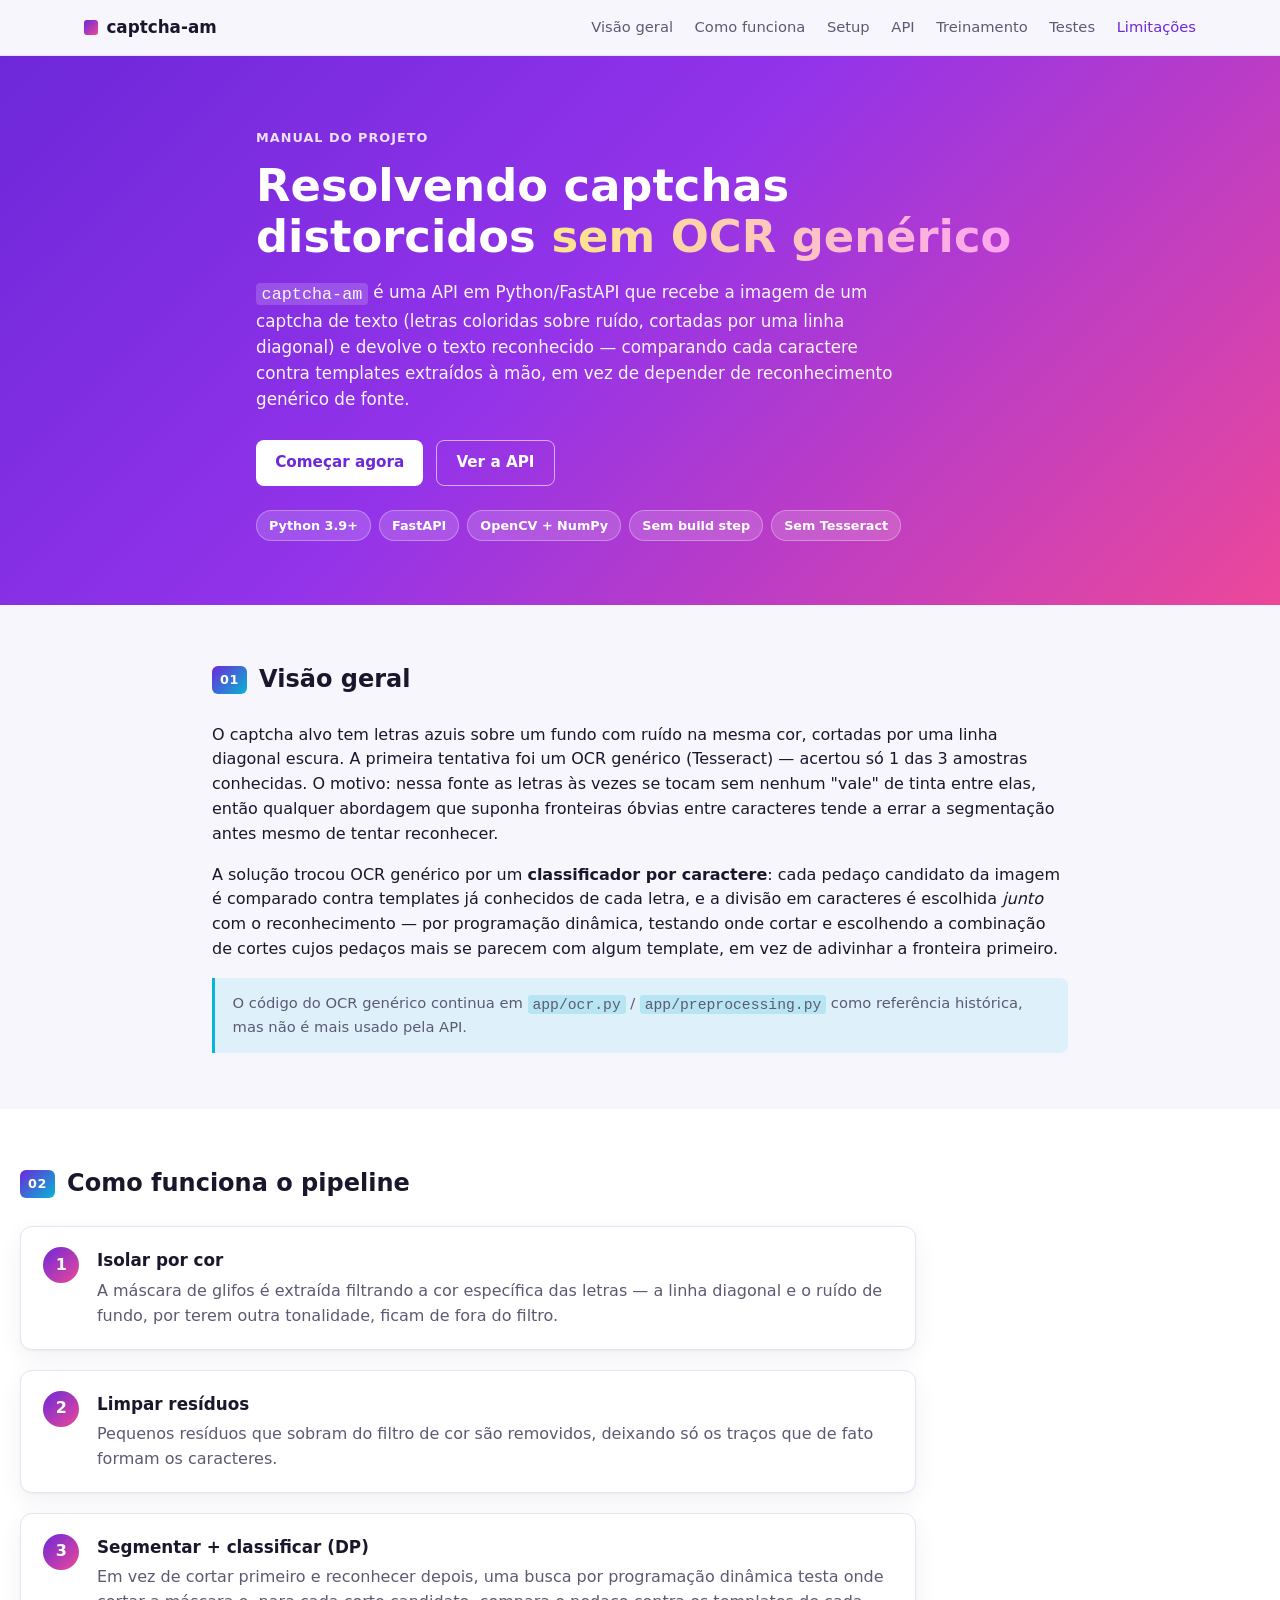
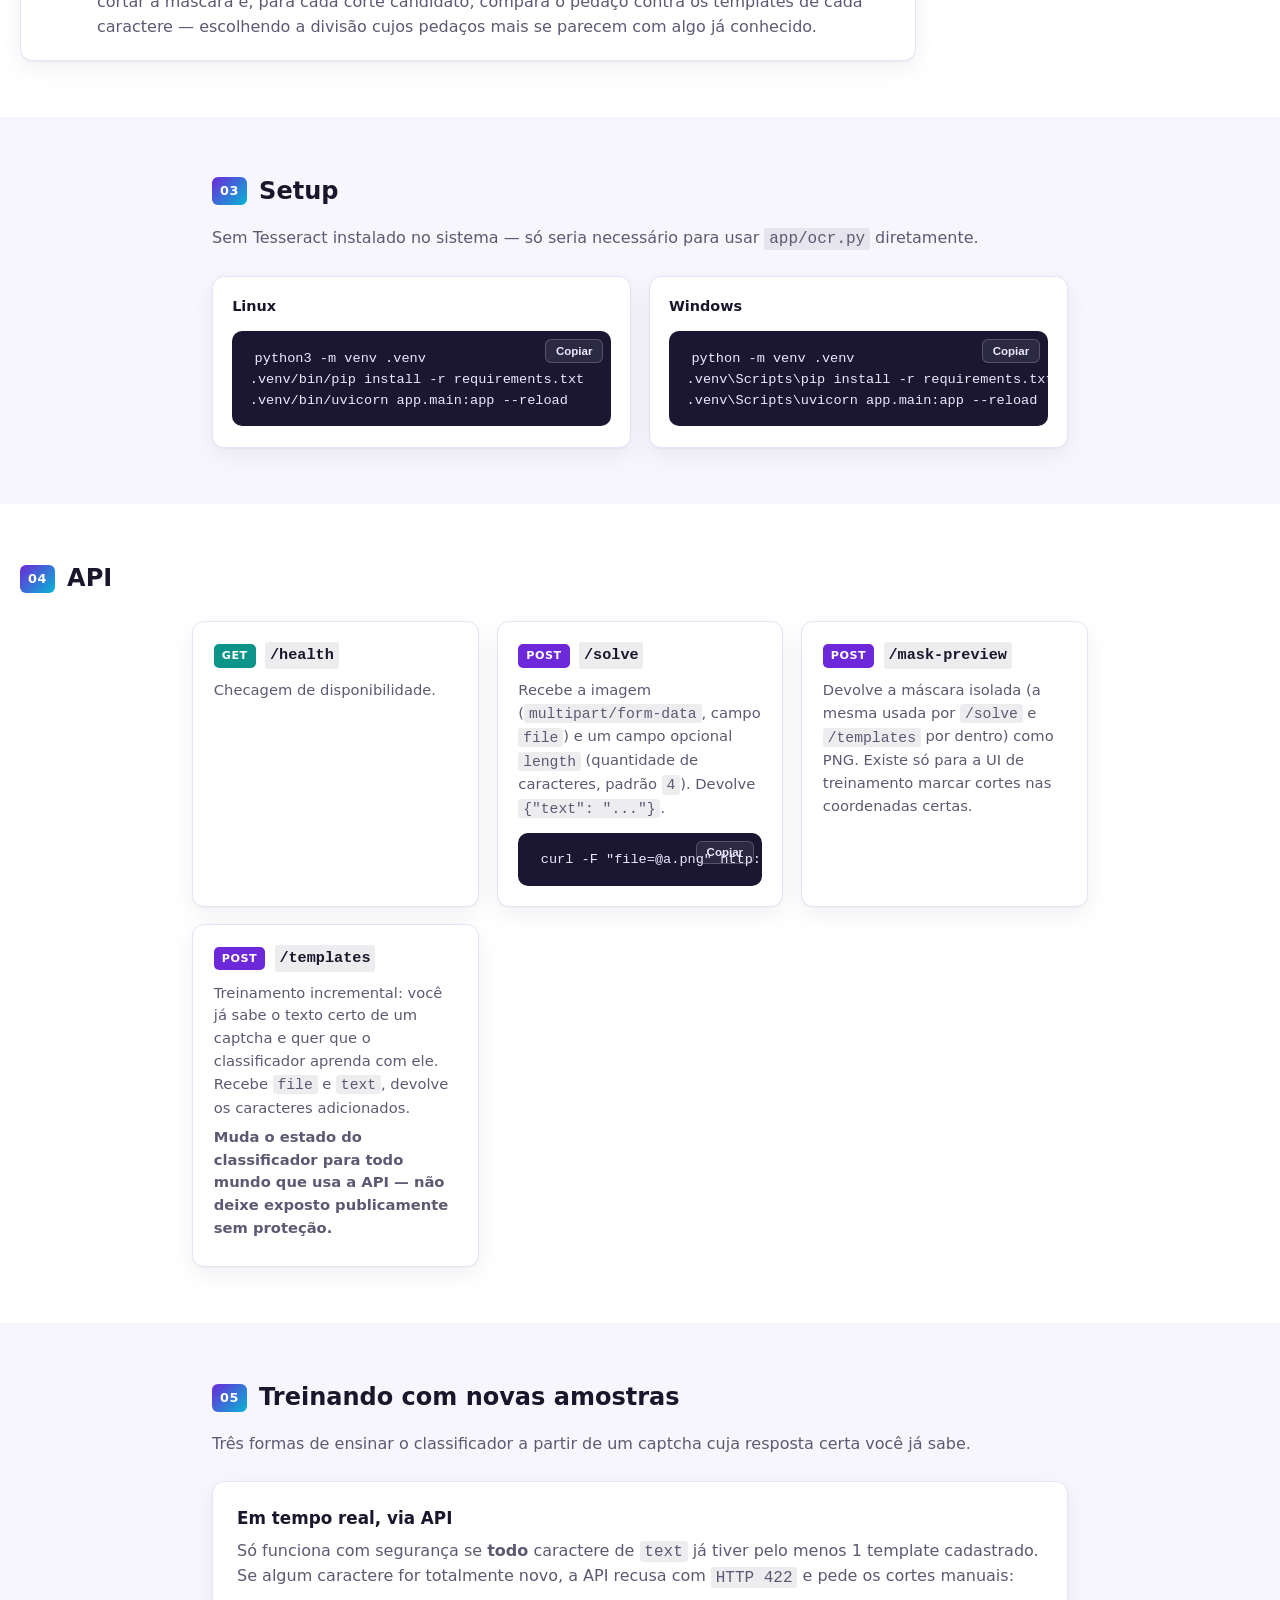
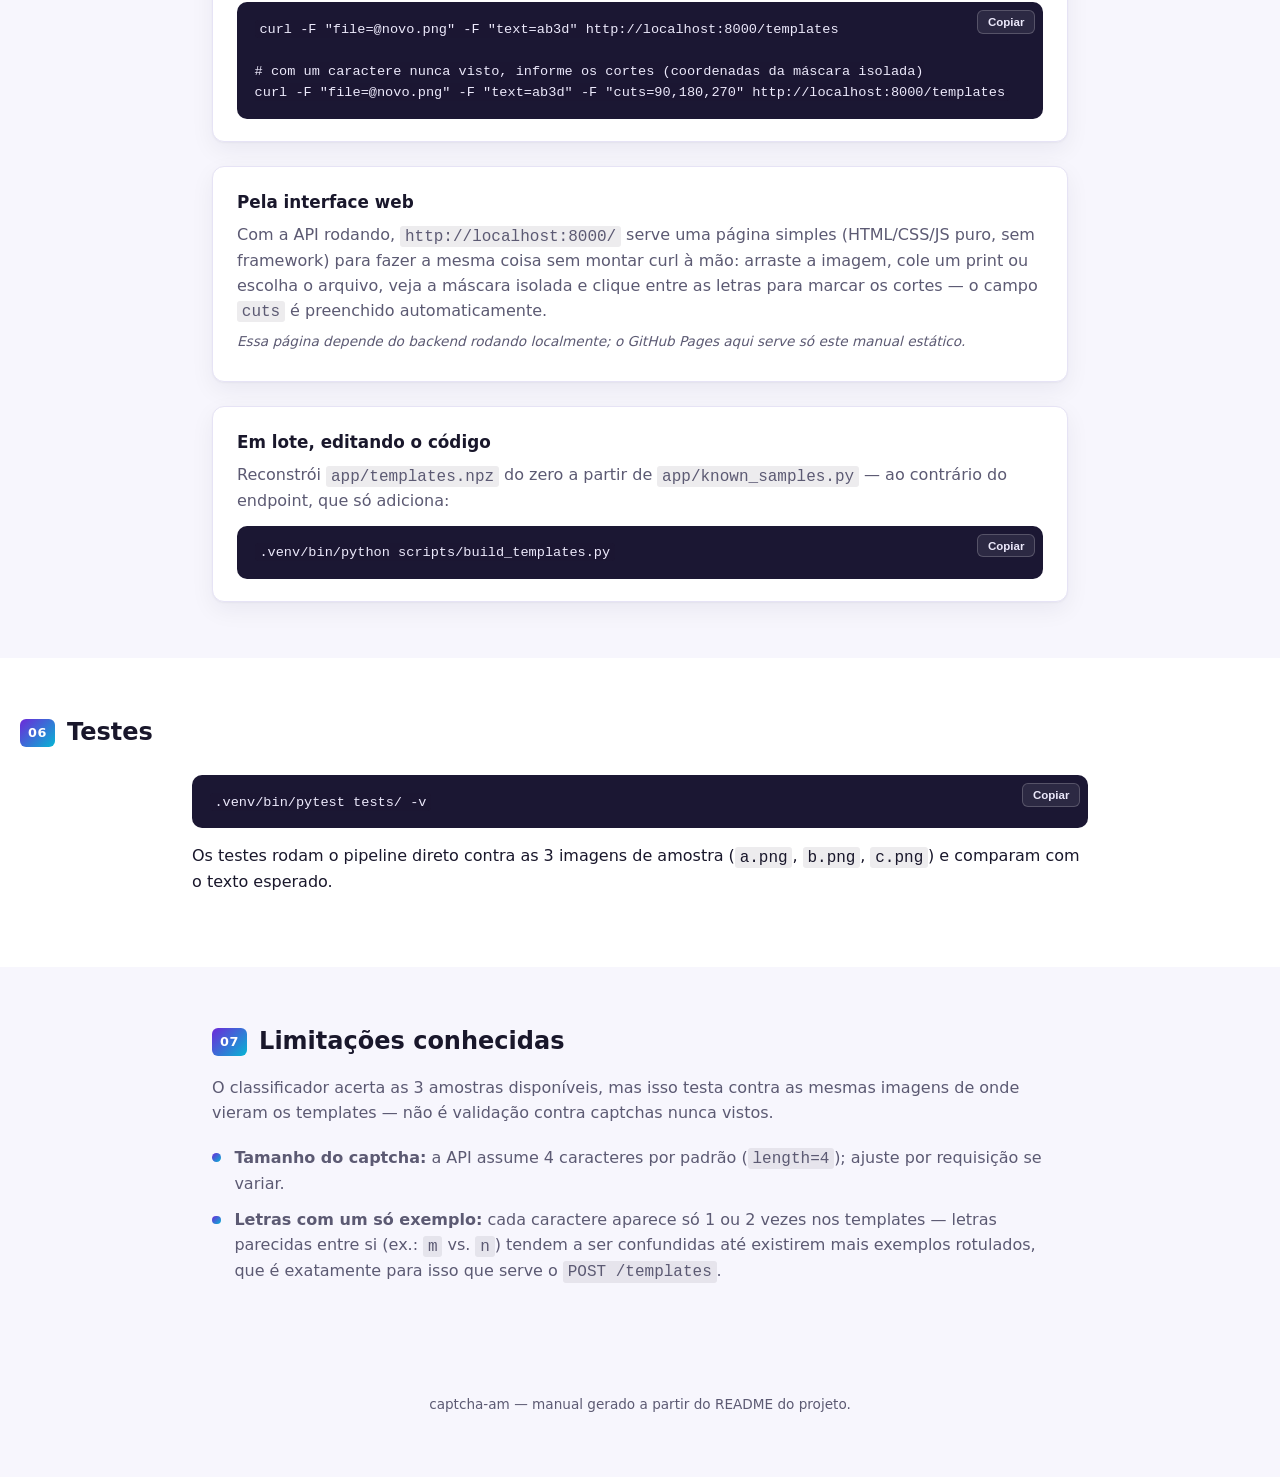
==== index.html @ 12e2467e "Adiciona manual estático do projeto para GitHub Pages Branch órfã com página single-page (HTML/CSS/J" ====
<!DOCTYPE html>
<html lang="pt-br">
<head>
  <meta charset="utf-8">
  <meta name="viewport" content="width=device-width, initial-scale=1">
  <title>captcha-am · manual do projeto</title>
  <meta name="description" content="Manual do captcha-am: API que resolve captchas de texto distorcido usando um classificador por caractere, sem OCR genérico.">
  <link rel="icon" href="data:,">
  <link rel="stylesheet" href="style.css">
</head>
<body>
  <header class="topbar">
    <div class="topbar-inner">
      <a class="brand" href="#top">
        <span class="brand-mark" aria-hidden="true"></span>
        captcha-am
      </a>
      <button id="nav-toggle" class="nav-toggle" aria-expanded="false" aria-controls="nav-links">
        <span></span><span></span><span></span>
      </button>
      <nav id="nav-links" class="nav-links">
        <a href="#visao-geral">Visão geral</a>
        <a href="#como-funciona">Como funciona</a>
        <a href="#setup">Setup</a>
        <a href="#api">API</a>
        <a href="#treinamento">Treinamento</a>
        <a href="#testes">Testes</a>
        <a href="#limitacoes">Limitações</a>
      </nav>
    </div>
  </header>

  <main id="top">
    <section class="hero">
      <div class="hero-inner">
        <p class="eyebrow">Manual do projeto</p>
        <h1>Resolvendo captchas distorcidos <span class="gradient-text">sem OCR genérico</span></h1>
        <p class="hero-lead">
          <code>captcha-am</code> é uma API em Python/FastAPI que recebe a imagem de um captcha
          de texto (letras coloridas sobre ruído, cortadas por uma linha diagonal) e devolve o
          texto reconhecido — comparando cada caractere contra templates extraídos à mão, em vez
          de depender de reconhecimento genérico de fonte.
        </p>
        <div class="hero-actions">
          <a class="btn btn-primary" href="#setup">Começar agora</a>
          <a class="btn btn-ghost" href="#api">Ver a API</a>
        </div>
        <ul class="badges">
          <li class="badge">Python 3.9+</li>
          <li class="badge">FastAPI</li>
          <li class="badge">OpenCV + NumPy</li>
          <li class="badge">Sem build step</li>
          <li class="badge">Sem Tesseract</li>
        </ul>
      </div>
    </section>

    <section id="visao-geral" class="section">
      <h2><span class="num">01</span> Visão geral</h2>
      <div class="prose">
        <p>
          O captcha alvo tem letras azuis sobre um fundo com ruído na mesma cor, cortadas por uma
          linha diagonal escura. A primeira tentativa foi um OCR genérico (Tesseract) — acertou
          só 1 das 3 amostras conhecidas. O motivo: nessa fonte as letras às vezes se tocam sem
          nenhum "vale" de tinta entre elas, então qualquer abordagem que suponha fronteiras
          óbvias entre caracteres tende a errar a segmentação antes mesmo de tentar reconhecer.
        </p>
        <p>
          A solução trocou OCR genérico por um <strong>classificador por caractere</strong>: cada
          pedaço candidato da imagem é comparado contra templates já conhecidos de cada letra, e a
          divisão em caracteres é escolhida <em>junto</em> com o reconhecimento — por programação
          dinâmica, testando onde cortar e escolhendo a combinação de cortes cujos pedaços mais se
          parecem com algum template, em vez de adivinhar a fronteira primeiro.
        </p>
      </div>
      <div class="callout">
        O código do OCR genérico continua em <code>app/ocr.py</code> /
        <code>app/preprocessing.py</code> como referência histórica, mas não é mais usado pela API.
      </div>
    </section>

    <section id="como-funciona" class="section section-alt">
      <h2><span class="num">02</span> Como funciona o pipeline</h2>
      <ol class="timeline">
        <li class="timeline-step">
          <span class="step-index">1</span>
          <div>
            <h3>Isolar por cor</h3>
            <p>
              A máscara de glifos é extraída filtrando a cor específica das letras — a linha
              diagonal e o ruído de fundo, por terem outra tonalidade, ficam de fora do filtro.
            </p>
          </div>
        </li>
        <li class="timeline-step">
          <span class="step-index">2</span>
          <div>
            <h3>Limpar resíduos</h3>
            <p>
              Pequenos resíduos que sobram do filtro de cor são removidos, deixando só os traços
              que de fato formam os caracteres.
            </p>
          </div>
        </li>
        <li class="timeline-step">
          <span class="step-index">3</span>
          <div>
            <h3>Segmentar + classificar (DP)</h3>
            <p>
              Em vez de cortar primeiro e reconhecer depois, uma busca por programação dinâmica
              testa onde cortar a máscara e, para cada corte candidato, compara o pedaço contra os
              templates de cada caractere — escolhendo a divisão cujos pedaços mais se parecem com
              algo já conhecido.
            </p>
          </div>
        </li>
      </ol>
    </section>

    <section id="setup" class="section">
      <h2><span class="num">03</span> Setup</h2>
      <p class="section-lead">Sem Tesseract instalado no sistema — só seria necessário para usar <code>app/ocr.py</code> diretamente.</p>
      <div class="code-grid">
        <div class="code-card">
          <div class="code-card-head">
            <span>Linux</span>
          </div>
          <pre><code>python3 -m venv .venv
.venv/bin/pip install -r requirements.txt
.venv/bin/uvicorn app.main:app --reload</code></pre>
        </div>
        <div class="code-card">
          <div class="code-card-head">
            <span>Windows</span>
          </div>
          <pre><code>python -m venv .venv
.venv\Scripts\pip install -r requirements.txt
.venv\Scripts\uvicorn app.main:app --reload</code></pre>
        </div>
      </div>
    </section>

    <section id="api" class="section section-alt">
      <h2><span class="num">04</span> API</h2>
      <div class="api-grid">
        <article class="api-card">
          <header><span class="method get">GET</span><code>/health</code></header>
          <p>Checagem de disponibilidade.</p>
        </article>

        <article class="api-card">
          <header><span class="method post">POST</span><code>/solve</code></header>
          <p>
            Recebe a imagem (<code>multipart/form-data</code>, campo <code>file</code>) e um
            campo opcional <code>length</code> (quantidade de caracteres, padrão <code>4</code>).
            Devolve <code>{"text": "..."}</code>.
          </p>
          <pre><code>curl -F "file=@a.png" http://localhost:8000/solve</code></pre>
        </article>

        <article class="api-card">
          <header><span class="method post">POST</span><code>/mask-preview</code></header>
          <p>
            Devolve a máscara isolada (a mesma usada por <code>/solve</code> e
            <code>/templates</code> por dentro) como PNG. Existe só para a UI de treinamento
            marcar cortes nas coordenadas certas.
          </p>
        </article>

        <article class="api-card">
          <header><span class="method post">POST</span><code>/templates</code></header>
          <p>
            Treinamento incremental: você já sabe o texto certo de um captcha e quer que o
            classificador aprenda com ele. Recebe <code>file</code> e <code>text</code>, devolve
            os caracteres adicionados.
          </p>
          <p class="warn">Muda o estado do classificador para todo mundo que usa a API — não deixe exposto publicamente sem proteção.</p>
        </article>
      </div>
    </section>

    <section id="treinamento" class="section">
      <h2><span class="num">05</span> Treinando com novas amostras</h2>
      <p class="section-lead">Três formas de ensinar o classificador a partir de um captcha cuja resposta certa você já sabe.</p>

      <div class="train-card">
        <h3>Em tempo real, via API</h3>
        <p>
          Só funciona com segurança se <strong>todo</strong> caractere de <code>text</code> já
          tiver pelo menos 1 template cadastrado. Se algum caractere for totalmente novo, a API
          recusa com <code>HTTP 422</code> e pede os cortes manuais:
        </p>
        <pre><code>curl -F "file=@novo.png" -F "text=ab3d" http://localhost:8000/templates

# com um caractere nunca visto, informe os cortes (coordenadas da máscara isolada)
curl -F "file=@novo.png" -F "text=ab3d" -F "cuts=90,180,270" http://localhost:8000/templates</code></pre>
      </div>

      <div class="train-card">
        <h3>Pela interface web</h3>
        <p>
          Com a API rodando, <code>http://localhost:8000/</code> serve uma página simples
          (HTML/CSS/JS puro, sem framework) para fazer a mesma coisa sem montar curl à mão:
          arraste a imagem, cole um print ou escolha o arquivo, veja a máscara isolada e clique
          entre as letras para marcar os cortes — o campo <code>cuts</code> é preenchido
          automaticamente.
        </p>
        <p class="hint">Essa página depende do backend rodando localmente; o GitHub Pages aqui serve só este manual estático.</p>
      </div>

      <div class="train-card">
        <h3>Em lote, editando o código</h3>
        <p>
          Reconstrói <code>app/templates.npz</code> do zero a partir de
          <code>app/known_samples.py</code> — ao contrário do endpoint, que só adiciona:
        </p>
        <pre><code>.venv/bin/python scripts/build_templates.py</code></pre>
      </div>
    </section>

    <section id="testes" class="section section-alt">
      <h2><span class="num">06</span> Testes</h2>
      <pre><code>.venv/bin/pytest tests/ -v</code></pre>
      <p>Os testes rodam o pipeline direto contra as 3 imagens de amostra (<code>a.png</code>, <code>b.png</code>, <code>c.png</code>) e comparam com o texto esperado.</p>
    </section>

    <section id="limitacoes" class="section">
      <h2><span class="num">07</span> Limitações conhecidas</h2>
      <p class="section-lead">
        O classificador acerta as 3 amostras disponíveis, mas isso testa contra as mesmas imagens
        de onde vieram os templates — não é validação contra captchas nunca vistos.
      </p>
      <ul class="check-list">
        <li><strong>Tamanho do captcha:</strong> a API assume 4 caracteres por padrão (<code>length=4</code>); ajuste por requisição se variar.</li>
        <li><strong>Letras com um só exemplo:</strong> cada caractere aparece só 1 ou 2 vezes nos templates — letras parecidas entre si (ex.: <code>m</code> vs. <code>n</code>) tendem a ser confundidas até existirem mais exemplos rotulados, que é exatamente para isso que serve o <code>POST /templates</code>.</li>
      </ul>
    </section>
  </main>

  <footer class="footer">
    <p>captcha-am — manual gerado a partir do README do projeto.</p>
  </footer>

  <script src="app.js"></script>
</body>
</html>
---- style.css ----
:root {
  color-scheme: light dark;

  --bg: #f7f6fd;
  --bg-alt: #ffffff;
  --text: #19172b;
  --text-dim: #5c5a73;
  --border: #e6e3f5;
  --card-bg: #ffffff;
  --card-shadow: 0 1px 2px rgba(25, 23, 43, 0.04), 0 8px 24px rgba(25, 23, 43, 0.06);

  --primary: #6d28d9;
  --primary-2: #ec4899;
  --accent: #06b6d4;

  --code-bg: #1b1733;
  --code-text: #ece9fb;

  --get: #0d9488;
  --post: #6d28d9;
}

@media (prefers-color-scheme: dark) {
  :root {
    --bg: #0c0b17;
    --bg-alt: #13112a;
    --text: #f1eefc;
    --text-dim: #ada8c9;
    --border: #2a2550;
    --card-bg: #171433;
    --card-shadow: 0 1px 2px rgba(0, 0, 0, 0.3), 0 10px 28px rgba(0, 0, 0, 0.35);
    --code-bg: #0e0c1f;
    --code-text: #e7e3fb;
  }
}

* {
  box-sizing: border-box;
}

html {
  scroll-behavior: smooth;
}

body {
  margin: 0;
  background: var(--bg);
  color: var(--text);
  font-family: system-ui, -apple-system, "Segoe UI", Roboto, sans-serif;
  line-height: 1.55;
}

code, pre {
  font-family: "SFMono-Regular", Consolas, "Liberation Mono", Menlo, monospace;
}

/* ---------- topbar ---------- */

.topbar {
  position: sticky;
  top: 0;
  z-index: 50;
  background: color-mix(in srgb, var(--bg) 85%, transparent);
  backdrop-filter: blur(10px);
  border-bottom: 1px solid var(--border);
}

.topbar-inner {
  max-width: 72rem;
  margin: 0 auto;
  padding: 0.9rem 1.25rem;
  display: flex;
  align-items: center;
  gap: 1rem;
}

.brand {
  display: flex;
  align-items: center;
  gap: 0.5rem;
  font-weight: 700;
  font-size: 1.05rem;
  color: var(--text);
  text-decoration: none;
  margin-right: auto;
}

.brand-mark {
  width: 0.9rem;
  height: 0.9rem;
  border-radius: 3px;
  background: linear-gradient(135deg, var(--primary), var(--primary-2));
  display: inline-block;
}

.nav-links {
  display: flex;
  gap: 1.35rem;
  flex-wrap: wrap;
}

.nav-links a {
  color: var(--text-dim);
  text-decoration: none;
  font-size: 0.92rem;
  font-weight: 500;
  transition: color 0.15s;
}

.nav-links a:hover,
.nav-links a.active {
  color: var(--primary);
}

.nav-toggle {
  display: none;
  flex-direction: column;
  justify-content: center;
  gap: 4px;
  width: 2rem;
  height: 2rem;
  border: none;
  background: transparent;
  cursor: pointer;
  padding: 0;
}

.nav-toggle span {
  display: block;
  height: 2px;
  background: var(--text);
  border-radius: 2px;
}

@media (max-width: 720px) {
  .nav-toggle {
    display: flex;
  }

  .nav-links {
    position: absolute;
    top: 100%;
    left: 0;
    right: 0;
    background: var(--bg-alt);
    border-bottom: 1px solid var(--border);
    flex-direction: column;
    gap: 0;
    padding: 0.5rem 1.25rem 1rem;
    display: none;
  }

  .nav-links.open {
    display: flex;
  }

  .nav-links a {
    padding: 0.6rem 0;
  }
}

/* ---------- hero ---------- */

.hero {
  background: linear-gradient(135deg, var(--primary) 0%, #9333ea 45%, var(--primary-2) 100%);
  color: #fff;
  padding: 4.5rem 1.25rem 4rem;
}

.hero-inner {
  max-width: 48rem;
  margin: 0 auto;
}

.eyebrow {
  text-transform: uppercase;
  letter-spacing: 0.08em;
  font-size: 0.8rem;
  font-weight: 700;
  opacity: 0.85;
  margin: 0 0 0.75rem;
}

.hero h1 {
  font-size: clamp(1.9rem, 4vw, 2.8rem);
  line-height: 1.15;
  margin: 0 0 1rem;
}

.gradient-text {
  background: linear-gradient(90deg, #fde68a, #fca5f1);
  -webkit-background-clip: text;
  background-clip: text;
  color: transparent;
}

.hero-lead {
  font-size: 1.05rem;
  opacity: 0.95;
  max-width: 40rem;
}

.hero-lead code {
  background: rgba(255, 255, 255, 0.18);
  padding: 0.1rem 0.35rem;
  border-radius: 4px;
}

.hero-actions {
  display: flex;
  gap: 0.8rem;
  flex-wrap: wrap;
  margin: 1.75rem 0 1.5rem;
}

.btn {
  display: inline-flex;
  align-items: center;
  padding: 0.65rem 1.2rem;
  border-radius: 8px;
  font-weight: 600;
  font-size: 0.95rem;
  text-decoration: none;
  transition: transform 0.15s, background-color 0.15s, border-color 0.15s;
}

.btn:hover {
  transform: translateY(-1px);
}

.btn-primary {
  background: #fff;
  color: var(--primary);
}

.btn-ghost {
  border: 1.5px solid rgba(255, 255, 255, 0.6);
  color: #fff;
}

.badges {
  list-style: none;
  display: flex;
  flex-wrap: wrap;
  gap: 0.5rem;
  padding: 0;
  margin: 0;
}

.badge {
  background: rgba(255, 255, 255, 0.16);
  border: 1px solid rgba(255, 255, 255, 0.3);
  border-radius: 999px;
  padding: 0.3rem 0.75rem;
  font-size: 0.8rem;
  font-weight: 600;
}

/* ---------- sections ---------- */

.section {
  max-width: 56rem;
  margin: 0 auto;
  padding: 3.5rem 1.25rem;
}

.section-alt {
  background: var(--bg-alt);
  max-width: none;
  padding: 3.5rem 1.25rem;
}

.section-alt > * {
  max-width: 56rem;
  margin-left: auto;
  margin-right: auto;
}

.section h2 {
  display: flex;
  align-items: center;
  gap: 0.75rem;
  font-size: 1.5rem;
  margin: 0 0 1.5rem;
}

.num {
  font-size: 0.8rem;
  font-weight: 700;
  color: #fff;
  background: linear-gradient(135deg, var(--primary), var(--accent));
  border-radius: 6px;
  padding: 0.25rem 0.5rem;
  letter-spacing: 0.05em;
}

.section-lead {
  color: var(--text-dim);
  font-size: 1rem;
  margin-top: -0.5rem;
}

.prose p {
  margin: 0 0 1rem;
}

.callout {
  border-left: 3px solid var(--accent);
  background: color-mix(in srgb, var(--accent) 10%, transparent);
  padding: 0.9rem 1.1rem;
  border-radius: 0 8px 8px 0;
  font-size: 0.92rem;
  color: var(--text-dim);
}

.callout code {
  background: color-mix(in srgb, var(--accent) 18%, transparent);
  padding: 0.1rem 0.3rem;
  border-radius: 3px;
}

/* ---------- timeline ---------- */

.timeline {
  list-style: none;
  margin: 0;
  padding: 0;
  display: grid;
  gap: 1.25rem;
}

.timeline-step {
  display: flex;
  gap: 1.1rem;
  background: var(--card-bg);
  border: 1px solid var(--border);
  border-radius: 12px;
  padding: 1.25rem 1.4rem;
  box-shadow: var(--card-shadow);
}

.step-index {
  flex: none;
  width: 2.25rem;
  height: 2.25rem;
  border-radius: 50%;
  display: flex;
  align-items: center;
  justify-content: center;
  font-weight: 700;
  color: #fff;
  background: linear-gradient(135deg, var(--primary), var(--primary-2));
}

.timeline-step h3 {
  margin: 0 0 0.35rem;
  font-size: 1.05rem;
}

.timeline-step p {
  margin: 0;
  color: var(--text-dim);
}

/* ---------- code blocks ---------- */

pre {
  position: relative;
  background: var(--code-bg);
  color: var(--code-text);
  border-radius: 10px;
  padding: 1rem 1.1rem;
  overflow-x: auto;
  font-size: 0.85rem;
  margin: 0.75rem 0 0;
}

pre code {
  white-space: pre;
}

.copy-btn {
  position: absolute;
  top: 0.5rem;
  right: 0.5rem;
  font-size: 0.72rem;
  font-weight: 600;
  padding: 0.3rem 0.6rem;
  border-radius: 6px;
  border: 1px solid rgba(255, 255, 255, 0.2);
  background: rgba(255, 255, 255, 0.08);
  color: var(--code-text);
  cursor: pointer;
  transition: background-color 0.15s;
}

.copy-btn:hover {
  background: rgba(255, 255, 255, 0.18);
}

.code-grid {
  display: grid;
  grid-template-columns: repeat(auto-fit, minmax(16rem, 1fr));
  gap: 1.1rem;
  margin-top: 1.5rem;
}

.code-card {
  background: var(--card-bg);
  border: 1px solid var(--border);
  border-radius: 12px;
  padding: 1.1rem 1.2rem 1.3rem;
  box-shadow: var(--card-shadow);
}

.code-card-head span {
  font-weight: 700;
  font-size: 0.9rem;
}

/* ---------- api cards ---------- */

.api-grid {
  display: grid;
  grid-template-columns: repeat(auto-fit, minmax(17rem, 1fr));
  gap: 1.1rem;
  margin-top: 1.5rem;
}

.api-card {
  background: var(--card-bg);
  border: 1px solid var(--border);
  border-radius: 12px;
  padding: 1.25rem 1.3rem;
  box-shadow: var(--card-shadow);
}

.api-card header {
  display: flex;
  align-items: center;
  gap: 0.6rem;
  margin-bottom: 0.6rem;
}

.api-card header code {
  font-weight: 700;
  font-size: 0.95rem;
}

.api-card p {
  color: var(--text-dim);
  font-size: 0.92rem;
  margin: 0.4rem 0;
}

.method {
  font-size: 0.7rem;
  font-weight: 800;
  letter-spacing: 0.04em;
  padding: 0.2rem 0.5rem;
  border-radius: 5px;
  color: #fff;
}

.method.get {
  background: var(--get);
}

.method.post {
  background: var(--post);
}

.warn {
  color: #b45309;
  font-weight: 600;
}

@media (prefers-color-scheme: dark) {
  .warn { color: #fbbf24; }
}

/* ---------- training cards ---------- */

.train-card {
  background: var(--card-bg);
  border: 1px solid var(--border);
  border-radius: 12px;
  padding: 1.4rem 1.5rem;
  box-shadow: var(--card-shadow);
  margin-top: 1.5rem;
}

.train-card h3 {
  margin: 0 0 0.5rem;
  font-size: 1.05rem;
}

.train-card p {
  color: var(--text-dim);
  margin: 0.4rem 0;
}

.hint {
  font-size: 0.85rem;
  font-style: italic;
}

/* ---------- lists ---------- */

.check-list {
  list-style: none;
  margin: 1.25rem 0 0;
  padding: 0;
  display: grid;
  gap: 0.75rem;
}

.check-list li {
  position: relative;
  padding-left: 1.4rem;
  color: var(--text-dim);
}

.check-list li::before {
  content: "";
  position: absolute;
  left: 0;
  top: 0.45rem;
  width: 0.55rem;
  height: 0.55rem;
  border-radius: 50%;
  background: linear-gradient(135deg, var(--primary), var(--accent));
}

/* ---------- footer ---------- */

.footer {
  text-align: center;
  padding: 2.5rem 1.25rem 3rem;
  color: var(--text-dim);
  font-size: 0.85rem;
}

code {
  background: color-mix(in srgb, var(--text) 8%, transparent);
  padding: 0.1rem 0.3rem;
  border-radius: 3px;
}
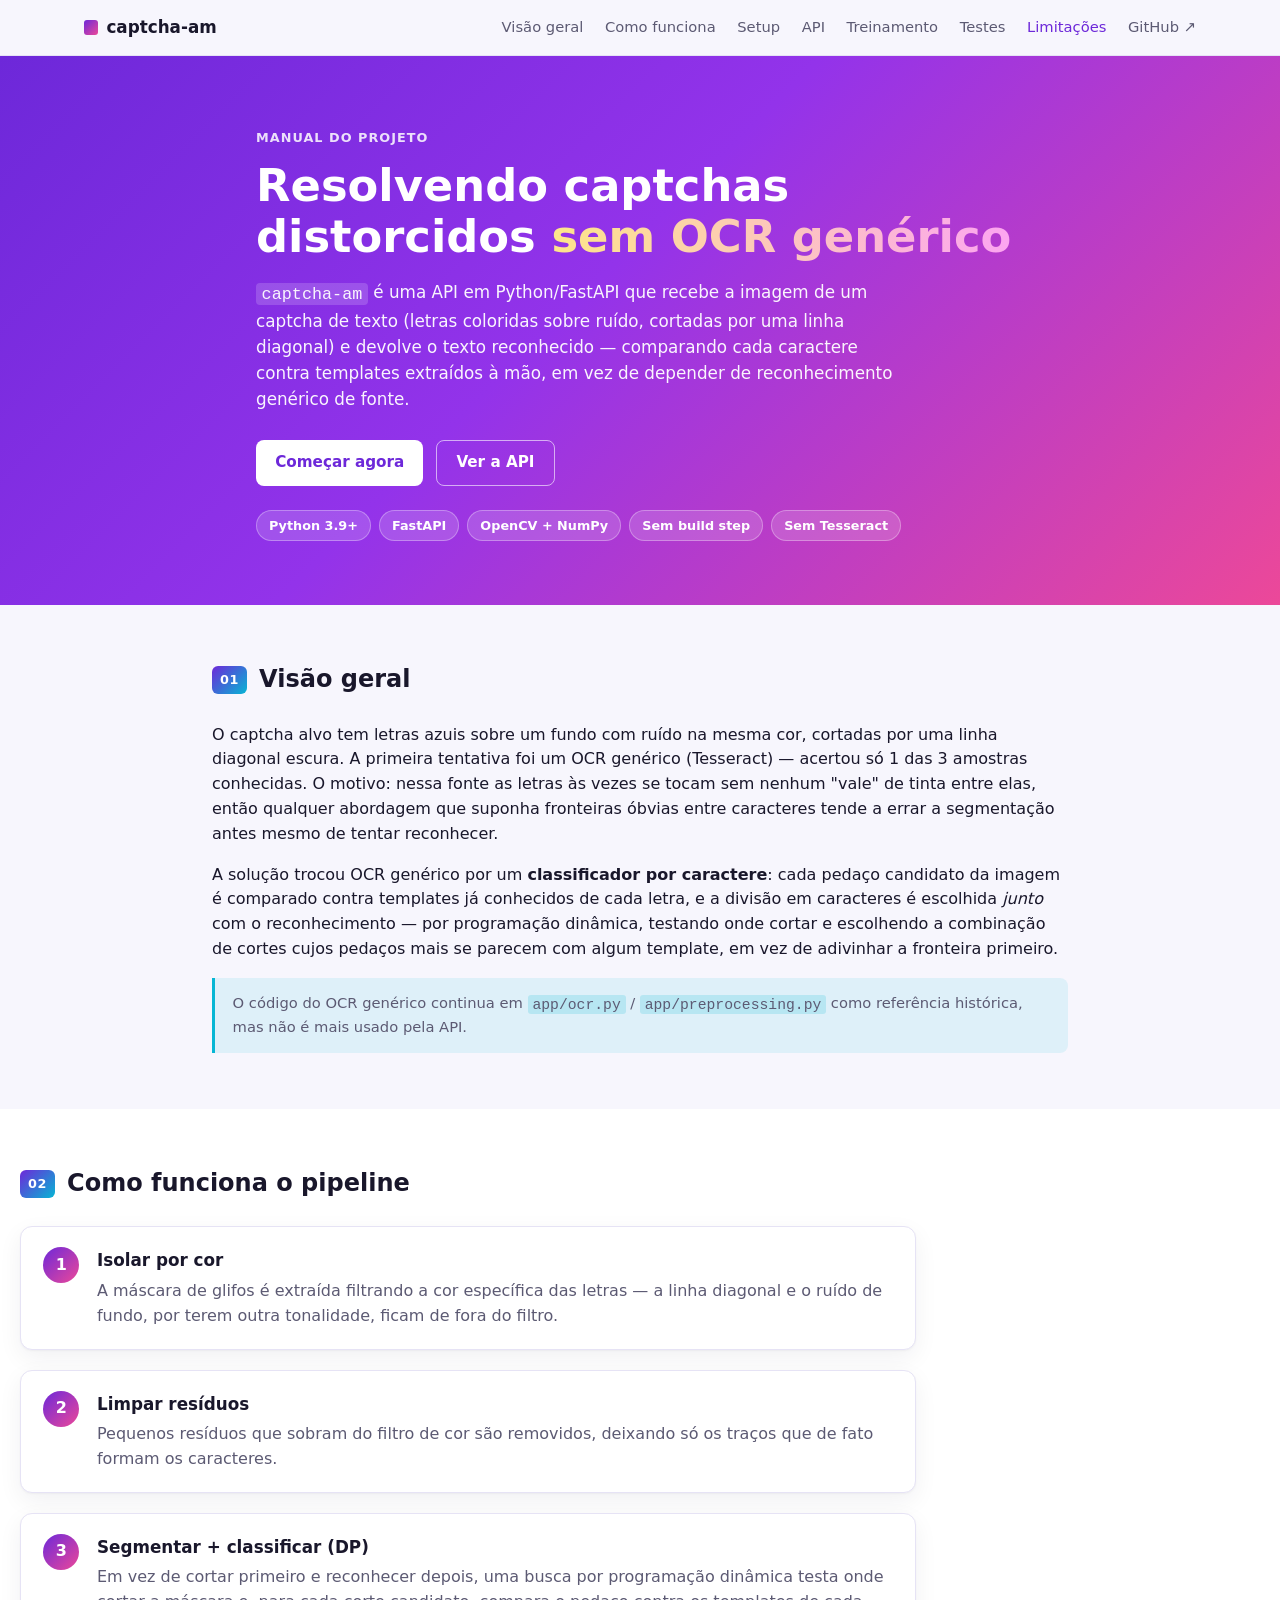
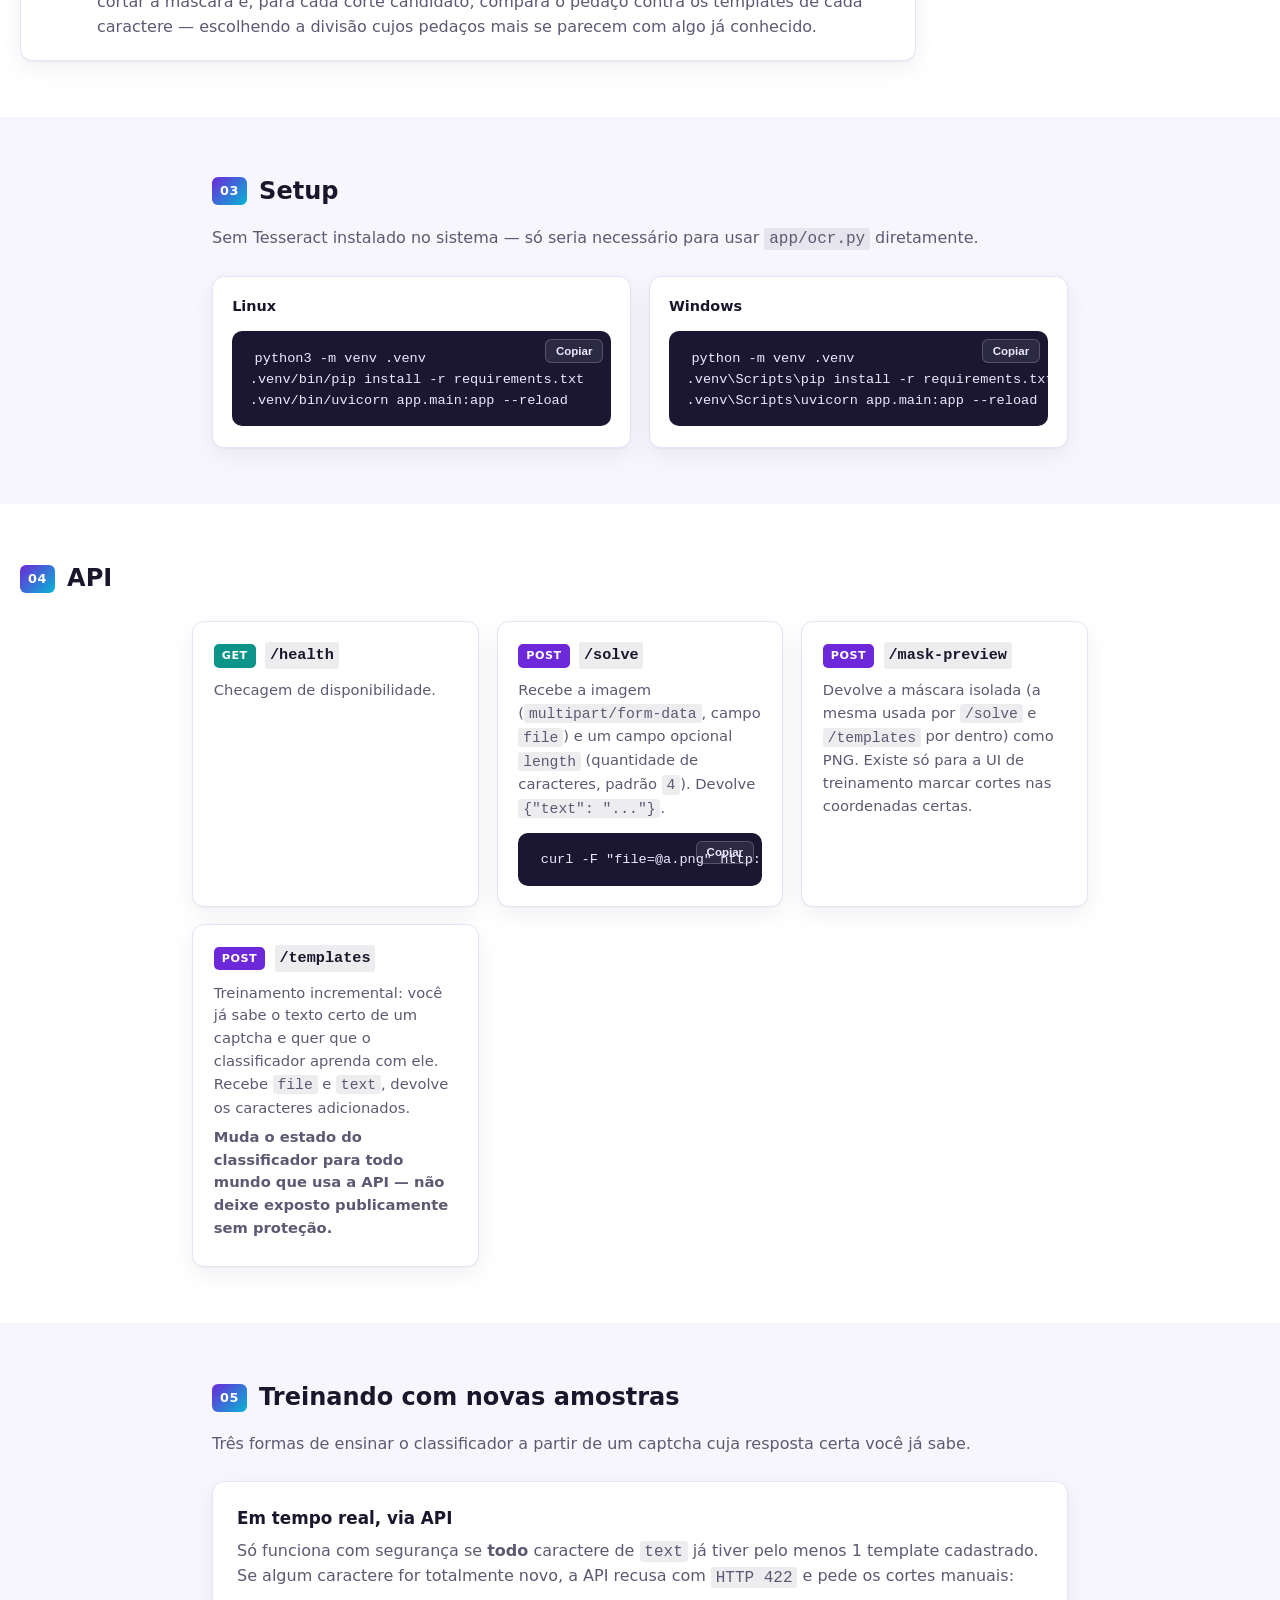
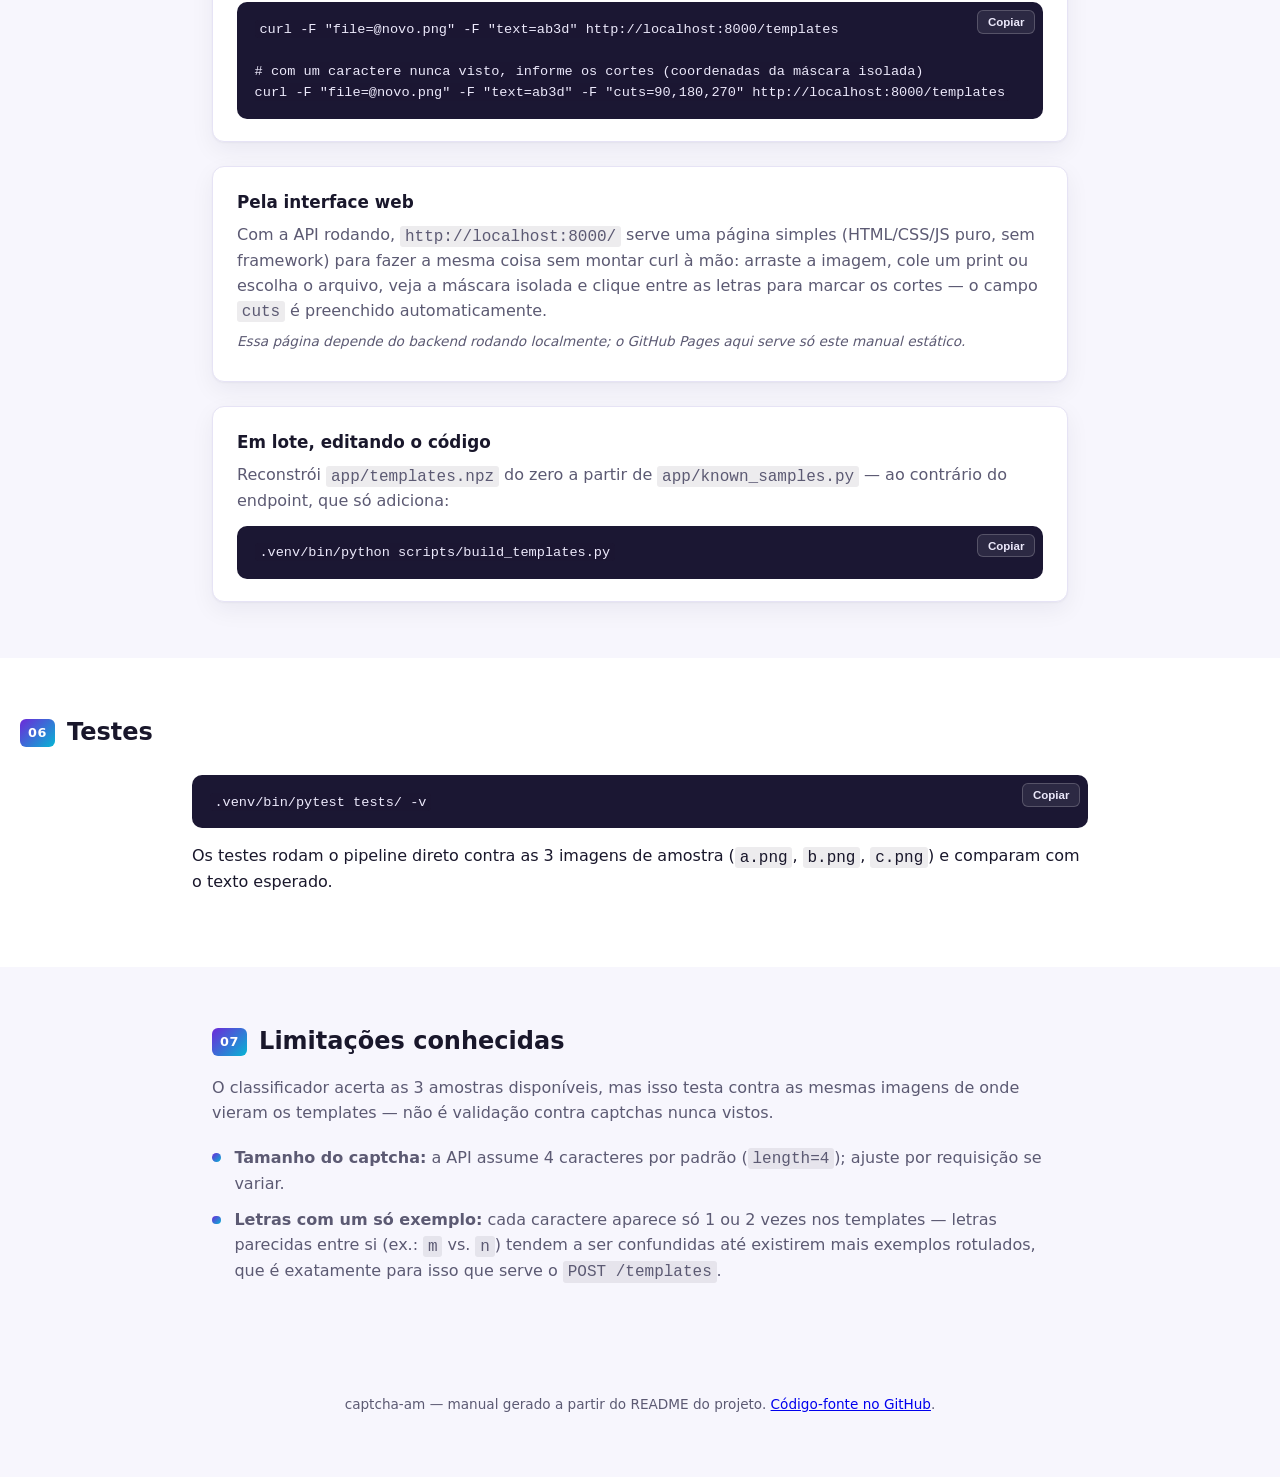
==== commit a0a5a1cd: "Adiciona link para o repositório no manual Nav e footer agora apontam para github.com/bapadua/captch" ====
--- a/index.html
+++ b/index.html
@@ -26,6 +26,7 @@
         <a href="#treinamento">Treinamento</a>
         <a href="#testes">Testes</a>
         <a href="#limitacoes">Limitações</a>
+        <a class="nav-repo" href="https://github.com/bapadua/captcha-py" target="_blank" rel="noopener">GitHub ↗</a>
       </nav>
     </div>
   </header>
@@ -238,7 +239,10 @@
   </main>
 
   <footer class="footer">
-    <p>captcha-am — manual gerado a partir do README do projeto.</p>
+    <p>
+      captcha-am — manual gerado a partir do README do projeto.
+      <a href="https://github.com/bapadua/captcha-py" target="_blank" rel="noopener">Código-fonte no GitHub</a>.
+    </p>
   </footer>
 
   <script src="app.js"></script>
